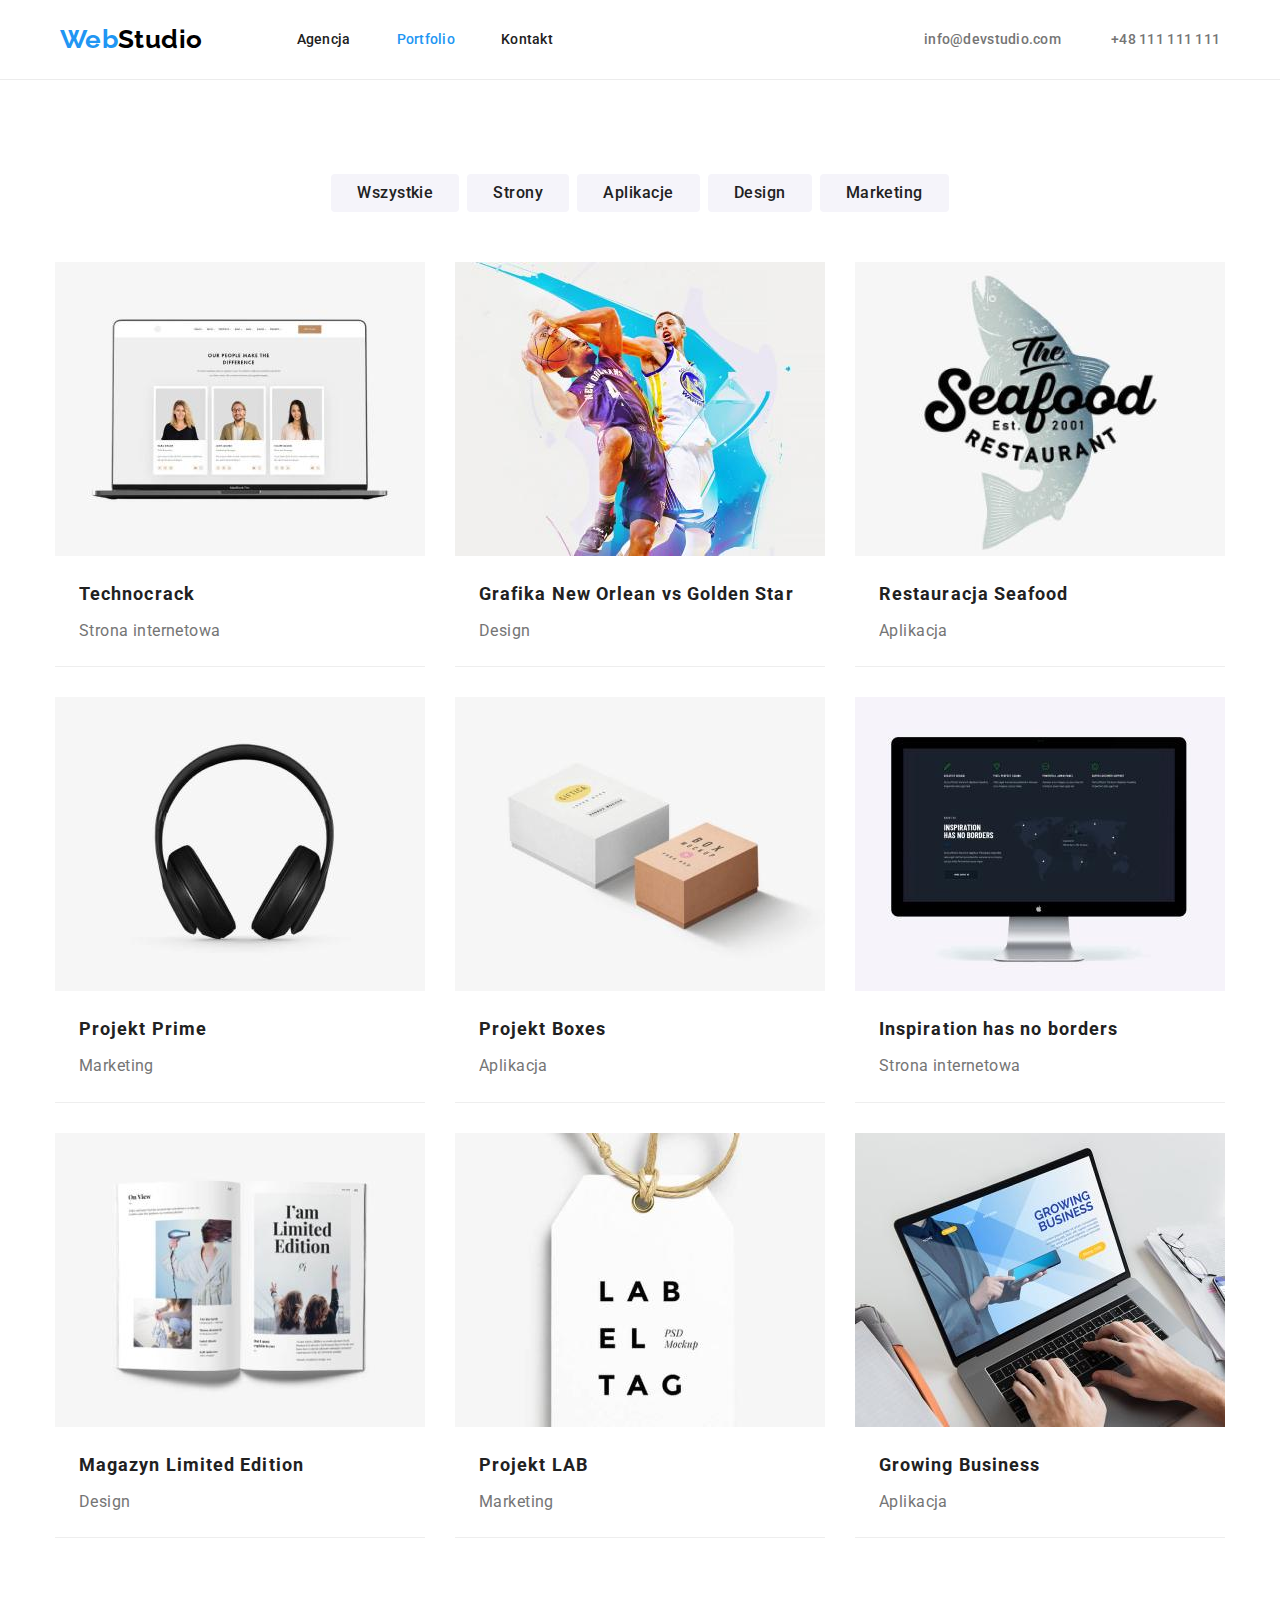
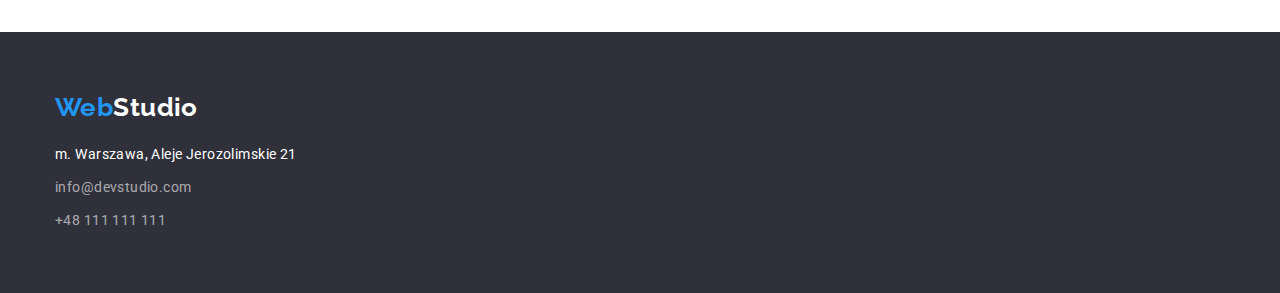
==== portfolio.html @ 2f1d4b80 "files so far" ====
<!DOCTYPE html>
<html lang="pl">
  <head>
    <meta charset="UTF-8" />
    <meta name="viewport" content="width=device-width, initial-scale=1.0" />
    <meta http-equiv="X-UA-Compatible" content="ie=edge" />
    <title>Portfolio</title>

    <!-- Google Fonts links -->
    <link rel="preconnect" href="https://fonts.googleapis.com" />
    <link rel="preconnect" href="https://fonts.gstatic.com" crossorigin />
    <link
      href="https://fonts.googleapis.com/css2?family=Raleway:wght@700&family=Roboto:wght@400;500;700;900&display=swap"
      rel="stylesheet"
    />
    <!-- End Google Fonts links -->
    <link
      rel="stylesheet"
      href="https://cdnjs.cloudflare.com/ajax/libs/modern-normalize/1.0.0/modern-normalize.min.css"
    />
    <link rel="stylesheet" href="./css/styles.css" />
  </head>
  <body>
    <!-- Top of the page -->
    <header class="header-wrap">
      <div class="container">
        <nav class="nav-list">
          <a href="index.html" class="webstudio"><span class="blue-studio">Web</span>Studio</a>
          <ul class="links-list">
            <li><a href="#" class="social-links">Agencja</a></li>
            <li><a href="./portfolio.html" class="social-links current">Portfolio</a></li>
            <li><a href="#" class="social-links">Kontakt</a></li>
          </ul>
          <ul class="contact-list">
            <li>
              <a href="mailto:info@devstudio.com" class="social-links contact-links"
                >info@devstudio.com</a
              >
            </li>
            <li>
              <a href="tel:+48111111111" class="social-links contact-links">+48 111 111 111</a>
            </li>
          </ul>
        </nav>
      </div>
    </header>

    <!-- End top of the page -->

    <main>
      <!-- Button section-->
      <section class="section">
        <h1 class="visually-hidden">Something to hide</h1>
        <div class="container">
          <ul class="filters-list">
            <li><button type="button" class="filters">Wszystkie</button></li>
            <li><button type="button" class="filters">Strony</button></li>
            <li><button type="button" class="filters">Aplikacje</button></li>
            <li><button type="button" class="filters">Design</button></li>
            <li><button type="button" class="filters">Marketing</button></li>
          </ul>
          <!-- End button section -->

          <!-- Projects section -->
          <ul class="flex-wrap">
            <li class="project-cards">
              <img src="images/Technocrack.jpg" alt="Website" width="370" />
              <div class="project-box">
                <h3 class="project-names">Technocrack</h3>
                <p class="project-categories">Strona internetowa</p>
              </div>
            </li>
            <li class="project-cards">
              <img
                src="./images/GrafikaNewOrleanVsGoldenStar.jpg"
                alt="Basketball players"
                width="370"
              />
              <div class="project-box">
                <h3 class="project-names">Grafika New Orlean vs Golden Star</h3>
                <p class="project-categories">Design</p>
              </div>
            </li>
            <li class="project-cards">
              <img
                src="./images/RestauracjaSeafood.jpg"
                alt="Seafood restaurant logo"
                width="370"
              />
              <div class="project-box">
                <h3 class="project-names">Restauracja Seafood</h3>
                <p class="project-categories">Aplikacja</p>
              </div>
            </li>
            <li class="project-cards">
              <img src="./images/ProjektPrime.jpg" alt="Headphones" width="370" />
              <div class="project-box">
                <h3 class="project-names">Projekt Prime</h3>
                <p class="project-categories">Marketing</p>
              </div>
            </li>
            <li class="project-cards">
              <img src="./images/ProjektBoxes.jpg" alt="Boxes" width="370" />
              <div class="project-box">
                <h3 class="project-names">Projekt Boxes</h3>
                <p class="project-categories">Aplikacja</p>
              </div>
            </li>
            <li class="project-cards">
              <img src="./images/InspirationHasNoBorders.jpg" alt="Website" width="370" />
              <div class="project-box">
                <h3 class="project-names">Inspiration has no borders</h3>
                <p class="project-categories">Strona internetowa</p>
              </div>
            </li>
            <li class="project-cards">
              <img
                src="./images/MagazynLimitedEdition.jpg"
                alt="Design oriented magazine"
                width="370"
              />
              <div class="project-box">
                <h3 class="project-names">Magazyn Limited Edition</h3>
                <p class="project-categories">Design</p>
              </div>
            </li>
            <li class="project-cards">
              <img src="./images/ProjektLAB.jpg" alt="Labels" width="370" />
              <div class="project-box">
                <h3 class="project-names">Projekt LAB</h3>
                <p class="project-categories">Marketing</p>
              </div>
            </li>
            <li class="project-cards">
              <img src="./images/GrowingBusiness.jpg" alt="Growing Business Website" width="370" />
              <div class="project-box">
                <h3 class="project-names">Growing Business</h3>
                <p class="project-categories">Aplikacja</p>
              </div>
            </li>
          </ul>
        </div>
        <!-- End projects section -->
      </section>
    </main>
    <footer class="footer">
      <!-- Footer -->
      <div class="container">
        <a href="index.html" class="webstudio footer-logo"
          ><span class="blue-studio">Web</span><span class="white-studio">Studio</span></a
        >
        <address>
          <ul class="footer-list">
            <li class="footer-list-item">
              <a
                href="https://goo.gl/maps/FoN4GqAtt9caBdG7A"
                target="_blank"
                class="map-link footer-social-links"
                >m. Warszawa, Aleje Jerozolimskie 21</a
              >
            </li>
            <li class="footer-list-item">
              <a href="mailto:info@devstudio.com" class="gray-social-links footer-social-links"
                >info@devstudio.com</a
              >
            </li>
            <li class="footer-list-item">
              <a href="tel:+48111111111" class="gray-social-links footer-social-links"
                >+48 111 111 111</a
              >
            </li>
          </ul>
        </address>
      </div>
      <!-- End footer -->
    </footer>
  </body>
</html>
---- css/styles.css ----
:root {
  --main-text-color: #212121;
  --light-gray: #757575;
  --deep-black: #000000;
  --background-header-footer-color: #2f303a;
  --secondary-color: #ffffff;
  --secondary-color-transparent: #ffffff99;
  --accent-color: #2196f3;
  --very-light-gray-background: #f5f4fa;
  --line-color: #ececec;
  --card-border-color: #eeeeee;
  --main-font: 'Roboto', sans-serif;
}
* {
  margin: 0;
  padding: 0;
}
body {
  background-color: var(--secondary-color);
  font-family: var(--main-font);
  color: var(--main-text-color);
  font-size: 14px;
  letter-spacing: 0.03em;
}
h1,
h2,
h3,
h4,
h5,
h6,
p {
  margin: 0;
}
img {
  display: block;
  max-width: 100%;
  height: auto;
}
ul {
  list-style: none;
  padding-left: 0;
  margin: 0;
}
button {
  display: block;
  cursor: pointer;
  border: none;
  border-radius: 4px;
}
.section {
  padding-top: 94px;
  padding-bottom: 94px;
}
.container {
  max-width: 1200px;
  margin: 0 auto;
  padding: 0 15px;
}
.visually-hidden {
  position: absolute;
  width: 1px;
  height: 1px;
  margin: -1px;
  border: 0;
  padding: 0;

  white-space: nowrap;
  clip-path: inset(100%);
  clip: rect(0 0 0 0);
  overflow: hidden;
}
/* Top of the page */
.header-wrap {
  display: flex;
  align-items: center;
  border-bottom: 1px solid var(--line-color);
}
.webstudio {
  font-family: 'Raleway';
  font-style: normal;
  font-weight: 700;
  font-size: 26px;
  line-height: 1.2;
  color: var(--deep-black);
  text-decoration: none;
  padding: 24px 0;
}
.blue-studio {
  color: var(--accent-color);
}
.nav-list {
  margin-left: auto;
  display: flex;
  align-items: center;
}
.nav-list:not(:last-child) {
  margin-right: 43px;
}
.links-list {
  margin-left: 94px;
  margin-right: 371px;
  gap: 0 46px;
  display: flex;
}
.contact-list {
  margin-left: 0;
  display: flex;
  gap: 50px;
}
.social-links {
  font-weight: 500;
  line-height: 1.1;
  letter-spacing: 0.02em;
  color: var(--main-text-color);
  text-decoration: none;
}
.contact-links {
  color: var(--light-gray);
}
.social-links:visited {
  color: inherit;
}
.social-links:hover,
.map-link:hover,
.gray-social-links:hover,
.social-links:focus,
.map-link:focus,
.gray-social-links:focus {
  color: var(--accent-color);
}
.social-links.current {
  color: var(--accent-color);
}
/* End top of the page */

/* Header */
.first-section {
  background-color: var(--background-header-footer-color);
  padding: 200px 0;
  text-align: center;
}
.primary-header {
  font-size: 44px;
  font-weight: 900;
  line-height: 1.4;
  letter-spacing: 0.06em;
  color: var(--secondary-color);
  text-transform: uppercase;
  text-align: center;
  margin: 0 auto;
  margin-bottom: 30px;
  width: 696px;
}
.service {
  background-color: var(--accent-color);
  font-size: 16px;
  font-weight: 700;
  line-height: 1.9;
  color: var(--secondary-color);
  text-align: center;
  letter-spacing: 0.06em;
  border: none;
  box-shadow: 0px 4px 4px rgba(0, 0, 0, 0.15);
  cursor: pointer;
  font-family: inherit;
  padding: 10px 41px;
  justify-content: center;
  align-items: center;
  margin: 0 auto;
}
/* End header */

/* Paragraphs section */
.small-headers {
  font-weight: 700;
  font-size: 14px;
  line-height: 1.1;
  text-transform: uppercase;
  margin-bottom: 10px;
}
.small-paragraphs {
  line-height: 1.7;
  color: var(--light-gray);
}
/* End paragraphs section */

/* 'What we do' section */
.secondary-headers {
  font-weight: 700;
  font-size: 36px;
  line-height: 1.7;
  letter-spacing: 0.03em;
  text-align: center;
  margin-bottom: 50px;
}
.paragraphs-section {
  padding-bottom: 0;
}
/* End 'what we do' section */

/* 'Our team' section */
.our-team-section {
  background-color: var(--very-light-gray-background);
}
.people-box {
  padding: 30px 0;
}
.people-names {
  font-weight: 500;
  font-size: 16px;
  letter-spacing: 0.03em;
  line-height: 1.2;
  text-align: center;
}
.professions {
  font-size: 16px;
  letter-spacing: 0.03em;
  line-height: 1.2;
  color: var(--light-gray);
  margin-top: 10px;
  text-align: center;
}
.people-cards {
  max-width: 270px;
  background-color: var(--secondary-color);
  box-shadow: 0px 1px 3px rgba(0, 0, 0, 0.12), 0px 1px 1px rgba(0, 0, 0, 0.14),
    0px 2px 1px rgba(0, 0, 0, 0.2);
  border-radius: 0px 0px 4px 4px;
}
/* End 'our team' section */

/* Button section */
.filters {
  background-color: var(--very-light-gray-background);
  border: none;
  padding: 6px 26px;
  font-size: 16px;
  font-weight: 500;
  letter-spacing: 0.03em;
  line-height: 1.6;
  color: var(--main-text-color);
  justify-content: center;
}
.filters:hover,
.filters:focus {
  background-color: var(--accent-color);
  color: var(--secondary-color);
  box-shadow: 0px 3px 1px rgba(0, 0, 0, 0.1), 0px 1px 2px rgba(0, 0, 0, 0.08),
    0px 2px 2px rgba(0, 0, 0, 0.12);
}
.filters-list {
  justify-content: center;
  gap: 8px;
  display: flex;
  margin-bottom: 50px;
}
/* End buttons section */

/* Projects section */
.project-box {
  border-bottom: 1px var(--card-border-color) solid;
  border-top: 0;
  padding: 20px 24px;
}
.project-names {
  font-weight: 700;
  font-size: 18px;
  line-height: 2;
  letter-spacing: 0.06em;
  margin-bottom: 4px;
}
.project-categories {
  font-size: 16px;
  line-height: 1.9;
  color: var(--light-gray);
}
/* End projects section */

/* Flex-settings */
.flex {
  display: flex;
  gap: 30px;
}
.flex-wrap {
  display: flex;
  flex-wrap: wrap;
  gap: 30px;
}

/* Footer */
.footer {
  background-color: var(--background-header-footer-color);
  padding: 60px 0;
}
.white-studio {
  color: var(--secondary-color);
}
.footer-logo {
  padding-left: 0;
}
address {
  margin-top: 20px;
  font-style: normal;
}
.footer-list-item:not(:last-child) {
  margin-bottom: 9px;
}
.footer-social-links {
  font-style: normal;
  text-decoration: none;
  line-height: 1.7;
}
.map-link {
  color: var(--secondary-color);
}
.gray-social-links {
  color: var(--secondary-color-transparent);
}
/* End footer */
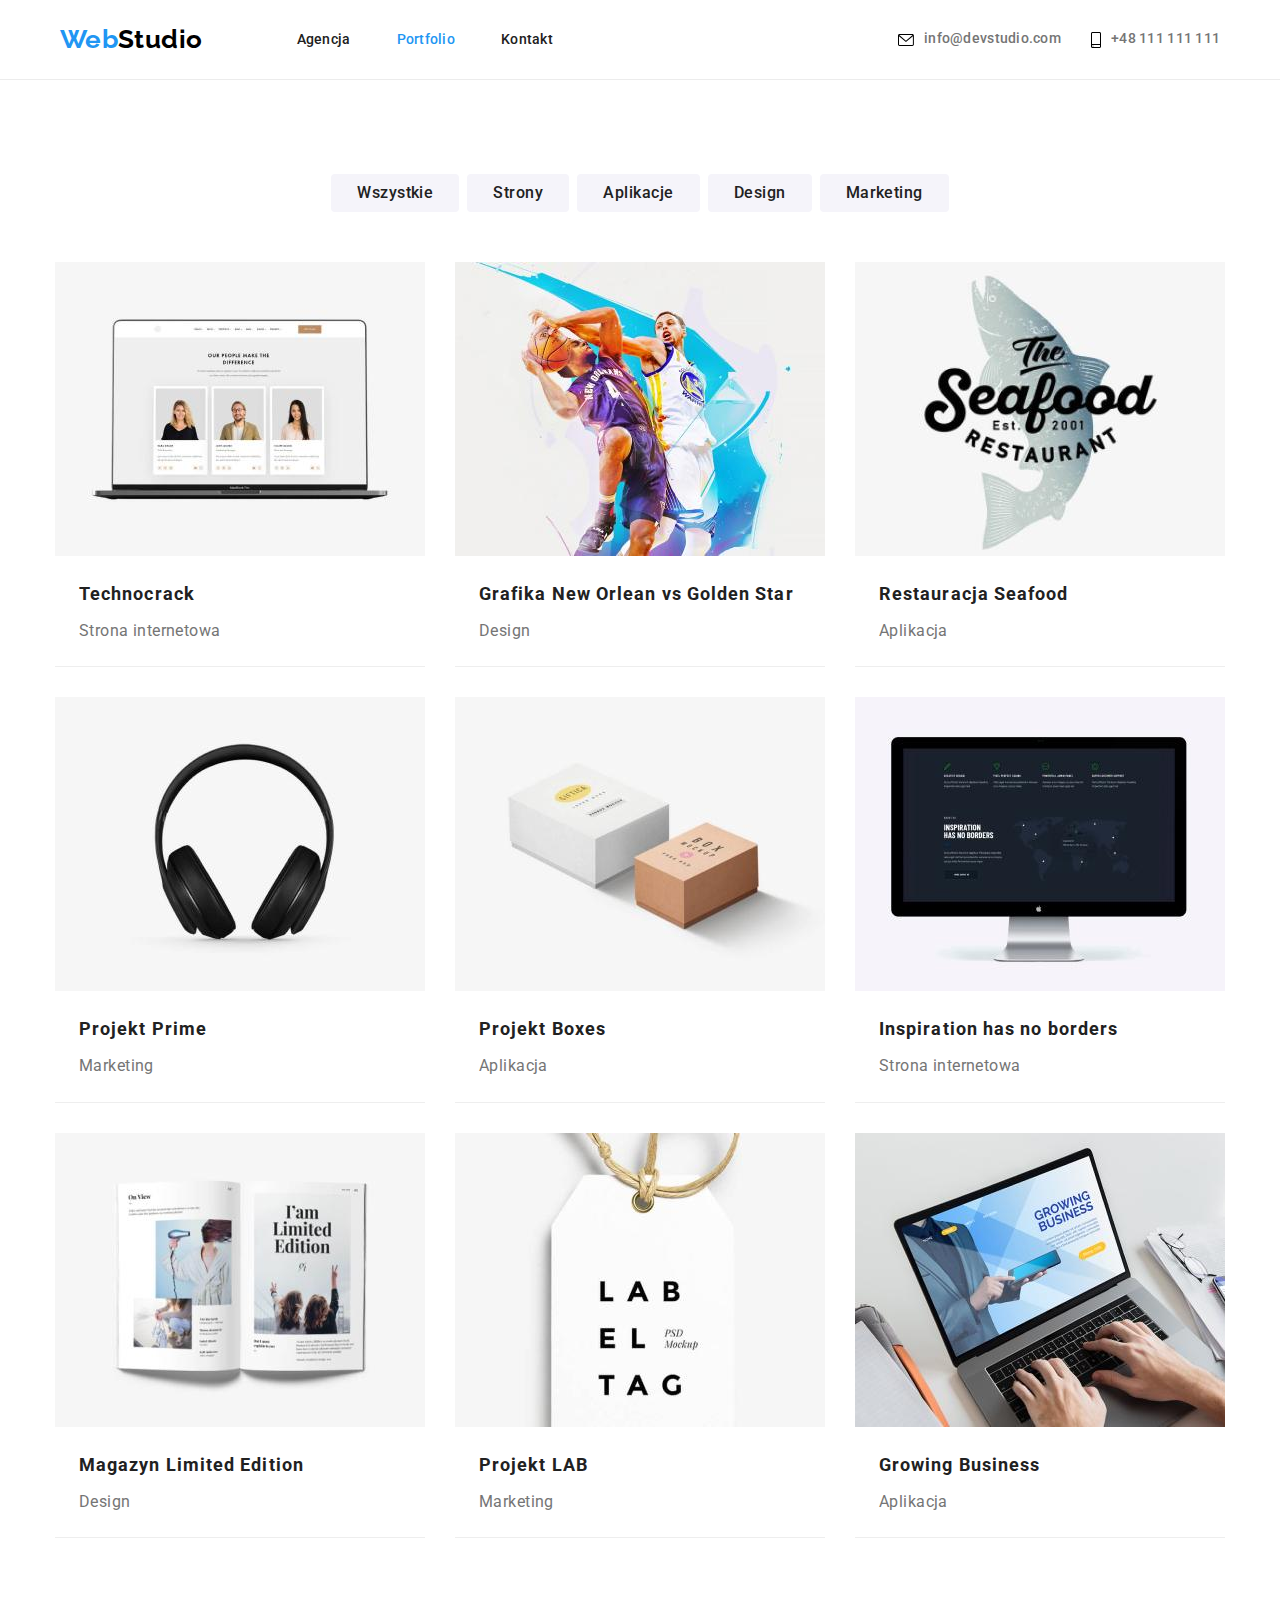
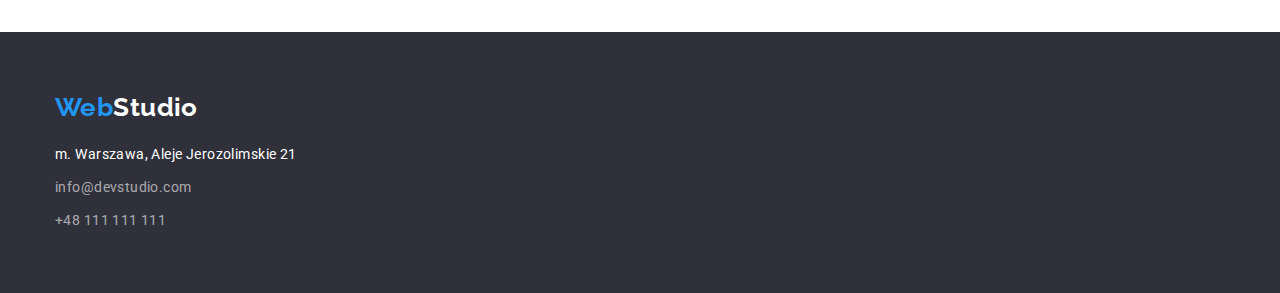
==== commit 91ea835e: "update1" ====
--- a/portfolio.html
+++ b/portfolio.html
@@ -1,178 +1,162 @@
 <!DOCTYPE html>
 <html lang="pl">
-  <head>
-    <meta charset="UTF-8" />
-    <meta name="viewport" content="width=device-width, initial-scale=1.0" />
-    <meta http-equiv="X-UA-Compatible" content="ie=edge" />
-    <title>Portfolio</title>
 
-    <!-- Google Fonts links -->
-    <link rel="preconnect" href="https://fonts.googleapis.com" />
-    <link rel="preconnect" href="https://fonts.gstatic.com" crossorigin />
-    <link
-      href="https://fonts.googleapis.com/css2?family=Raleway:wght@700&family=Roboto:wght@400;500;700;900&display=swap"
-      rel="stylesheet"
-    />
-    <!-- End Google Fonts links -->
-    <link
-      rel="stylesheet"
-      href="https://cdnjs.cloudflare.com/ajax/libs/modern-normalize/1.0.0/modern-normalize.min.css"
-    />
-    <link rel="stylesheet" href="./css/styles.css" />
-  </head>
-  <body>
-    <!-- Top of the page -->
-    <header class="header-wrap">
-      <div class="container">
-        <nav class="nav-list">
-          <a href="index.html" class="webstudio"><span class="blue-studio">Web</span>Studio</a>
-          <ul class="links-list">
-            <li><a href="#" class="social-links">Agencja</a></li>
-            <li><a href="./portfolio.html" class="social-links current">Portfolio</a></li>
-            <li><a href="#" class="social-links">Kontakt</a></li>
-          </ul>
-          <ul class="contact-list">
-            <li>
-              <a href="mailto:info@devstudio.com" class="social-links contact-links"
-                >info@devstudio.com</a
-              >
+<head>
+  <meta charset="UTF-8" />
+  <meta name="viewport" content="width=device-width, initial-scale=1.0" />
+  <meta http-equiv="X-UA-Compatible" content="ie=edge" />
+  <title>Portfolio</title>
+
+  <!-- Google Fonts links -->
+  <link rel="preconnect" href="https://fonts.googleapis.com" />
+  <link rel="preconnect" href="https://fonts.gstatic.com" crossorigin />
+  <link href="https://fonts.googleapis.com/css2?family=Raleway:wght@700&family=Roboto:wght@400;500;700;900&display=swap"
+    rel="stylesheet" />
+  <!-- End Google Fonts links -->
+  <link rel="stylesheet"
+    href="https://cdnjs.cloudflare.com/ajax/libs/modern-normalize/1.0.0/modern-normalize.min.css" />
+  <link rel="stylesheet" href="./css/styles.css" />
+</head>
+
+<body>
+  <!-- Top of the page -->
+  <header class="header-wrap">
+    <div class="container">
+      <nav class="nav-list">
+        <a href="index.html" class="webstudio"><span class="blue-studio">Web</span>Studio</a>
+        <ul class="links-list">
+          <li><a href="#" class="social-links">Agencja</a></li>
+          <li><a href="./portfolio.html" class="social-links current">Portfolio</a></li>
+          <li><a href="#" class="social-links">Kontakt</a></li>
+        </ul>
+        <div>
+          <ul class="contact-list contact-box">
+            <li class="envelope-box">
+              <a href="mailto:info@devstudio.com" class="social-links contact-links"><svg width="16" height="12"
+                  class="envelope-icon">
+                  <use href="./images/icons.svg#icon-envelope"></use>
+                </svg>info@devstudio.com</a>
             </li>
-            <li>
-              <a href="tel:+48111111111" class="social-links contact-links">+48 111 111 111</a>
-            </li>
-          </ul>
-        </nav>
-      </div>
-    </header>
-
-    <!-- End top of the page -->
-
-    <main>
-      <!-- Button section-->
-      <section class="section">
-        <h1 class="visually-hidden">Something to hide</h1>
-        <div class="container">
-          <ul class="filters-list">
-            <li><button type="button" class="filters">Wszystkie</button></li>
-            <li><button type="button" class="filters">Strony</button></li>
-            <li><button type="button" class="filters">Aplikacje</button></li>
-            <li><button type="button" class="filters">Design</button></li>
-            <li><button type="button" class="filters">Marketing</button></li>
-          </ul>
-          <!-- End button section -->
-
-          <!-- Projects section -->
-          <ul class="flex-wrap">
-            <li class="project-cards">
-              <img src="images/Technocrack.jpg" alt="Website" width="370" />
-              <div class="project-box">
-                <h3 class="project-names">Technocrack</h3>
-                <p class="project-categories">Strona internetowa</p>
-              </div>
-            </li>
-            <li class="project-cards">
-              <img
-                src="./images/GrafikaNewOrleanVsGoldenStar.jpg"
-                alt="Basketball players"
-                width="370"
-              />
-              <div class="project-box">
-                <h3 class="project-names">Grafika New Orlean vs Golden Star</h3>
-                <p class="project-categories">Design</p>
-              </div>
-            </li>
-            <li class="project-cards">
-              <img
-                src="./images/RestauracjaSeafood.jpg"
-                alt="Seafood restaurant logo"
-                width="370"
-              />
-              <div class="project-box">
-                <h3 class="project-names">Restauracja Seafood</h3>
-                <p class="project-categories">Aplikacja</p>
-              </div>
-            </li>
-            <li class="project-cards">
-              <img src="./images/ProjektPrime.jpg" alt="Headphones" width="370" />
-              <div class="project-box">
-                <h3 class="project-names">Projekt Prime</h3>
-                <p class="project-categories">Marketing</p>
-              </div>
-            </li>
-            <li class="project-cards">
-              <img src="./images/ProjektBoxes.jpg" alt="Boxes" width="370" />
-              <div class="project-box">
-                <h3 class="project-names">Projekt Boxes</h3>
-                <p class="project-categories">Aplikacja</p>
-              </div>
-            </li>
-            <li class="project-cards">
-              <img src="./images/InspirationHasNoBorders.jpg" alt="Website" width="370" />
-              <div class="project-box">
-                <h3 class="project-names">Inspiration has no borders</h3>
-                <p class="project-categories">Strona internetowa</p>
-              </div>
-            </li>
-            <li class="project-cards">
-              <img
-                src="./images/MagazynLimitedEdition.jpg"
-                alt="Design oriented magazine"
-                width="370"
-              />
-              <div class="project-box">
-                <h3 class="project-names">Magazyn Limited Edition</h3>
-                <p class="project-categories">Design</p>
-              </div>
-            </li>
-            <li class="project-cards">
-              <img src="./images/ProjektLAB.jpg" alt="Labels" width="370" />
-              <div class="project-box">
-                <h3 class="project-names">Projekt LAB</h3>
-                <p class="project-categories">Marketing</p>
-              </div>
-            </li>
-            <li class="project-cards">
-              <img src="./images/GrowingBusiness.jpg" alt="Growing Business Website" width="370" />
-              <div class="project-box">
-                <h3 class="project-names">Growing Business</h3>
-                <p class="project-categories">Aplikacja</p>
-              </div>
+            <li class="smartphone-box">
+              <a href="tel:+48111111111" class="social-links contact-links"><svg width="10" height="16"
+                  class="smartphone-icon">
+                  <use href="./images/icons.svg#icon-smartphone"></use>
+                </svg>+48 111 111 111</a>
             </li>
           </ul>
         </div>
-        <!-- End projects section -->
-      </section>
-    </main>
-    <footer class="footer">
-      <!-- Footer -->
+      </nav>
+    </div>
+  </header>
+
+  <!-- End top of the page -->
+
+  <main>
+    <!-- Button section-->
+    <section class="section">
+      <h1 class="visually-hidden">Something to hide</h1>
       <div class="container">
-        <a href="index.html" class="webstudio footer-logo"
-          ><span class="blue-studio">Web</span><span class="white-studio">Studio</span></a
-        >
-        <address>
-          <ul class="footer-list">
-            <li class="footer-list-item">
-              <a
-                href="https://goo.gl/maps/FoN4GqAtt9caBdG7A"
-                target="_blank"
-                class="map-link footer-social-links"
-                >m. Warszawa, Aleje Jerozolimskie 21</a
-              >
-            </li>
-            <li class="footer-list-item">
-              <a href="mailto:info@devstudio.com" class="gray-social-links footer-social-links"
-                >info@devstudio.com</a
-              >
-            </li>
-            <li class="footer-list-item">
-              <a href="tel:+48111111111" class="gray-social-links footer-social-links"
-                >+48 111 111 111</a
-              >
-            </li>
-          </ul>
-        </address>
+        <ul class="filters-list">
+          <li><button type="button" class="filters">Wszystkie</button></li>
+          <li><button type="button" class="filters">Strony</button></li>
+          <li><button type="button" class="filters">Aplikacje</button></li>
+          <li><button type="button" class="filters">Design</button></li>
+          <li><button type="button" class="filters">Marketing</button></li>
+        </ul>
+        <!-- End button section -->
+
+        <!-- Projects section -->
+        <ul class="flex-wrap">
+          <li class="project-cards">
+            <img src="images/Technocrack.jpg" alt="Website" width="370" />
+            <div class="project-box">
+              <h3 class="project-names">Technocrack</h3>
+              <p class="project-categories">Strona internetowa</p>
+            </div>
+          </li>
+          <li class="project-cards">
+            <img src="./images/GrafikaNewOrleanVsGoldenStar.jpg" alt="Basketball players" width="370" />
+            <div class="project-box">
+              <h3 class="project-names">Grafika New Orlean vs Golden Star</h3>
+              <p class="project-categories">Design</p>
+            </div>
+          </li>
+          <li class="project-cards">
+            <img src="./images/RestauracjaSeafood.jpg" alt="Seafood restaurant logo" width="370" />
+            <div class="project-box">
+              <h3 class="project-names">Restauracja Seafood</h3>
+              <p class="project-categories">Aplikacja</p>
+            </div>
+          </li>
+          <li class="project-cards">
+            <img src="./images/ProjektPrime.jpg" alt="Headphones" width="370" />
+            <div class="project-box">
+              <h3 class="project-names">Projekt Prime</h3>
+              <p class="project-categories">Marketing</p>
+            </div>
+          </li>
+          <li class="project-cards">
+            <img src="./images/ProjektBoxes.jpg" alt="Boxes" width="370" />
+            <div class="project-box">
+              <h3 class="project-names">Projekt Boxes</h3>
+              <p class="project-categories">Aplikacja</p>
+            </div>
+          </li>
+          <li class="project-cards">
+            <img src="./images/InspirationHasNoBorders.jpg" alt="Website" width="370" />
+            <div class="project-box">
+              <h3 class="project-names">Inspiration has no borders</h3>
+              <p class="project-categories">Strona internetowa</p>
+            </div>
+          </li>
+          <li class="project-cards">
+            <img src="./images/MagazynLimitedEdition.jpg" alt="Design oriented magazine" width="370" />
+            <div class="project-box">
+              <h3 class="project-names">Magazyn Limited Edition</h3>
+              <p class="project-categories">Design</p>
+            </div>
+          </li>
+          <li class="project-cards">
+            <img src="./images/ProjektLAB.jpg" alt="Labels" width="370" />
+            <div class="project-box">
+              <h3 class="project-names">Projekt LAB</h3>
+              <p class="project-categories">Marketing</p>
+            </div>
+          </li>
+          <li class="project-cards">
+            <img src="./images/GrowingBusiness.jpg" alt="Growing Business Website" width="370" />
+            <div class="project-box">
+              <h3 class="project-names">Growing Business</h3>
+              <p class="project-categories">Aplikacja</p>
+            </div>
+          </li>
+        </ul>
       </div>
-      <!-- End footer -->
-    </footer>
-  </body>
-</html>
+      <!-- End projects section -->
+    </section>
+  </main>
+  <footer class="footer">
+    <!-- Footer -->
+    <div class="container">
+      <a href="index.html" class="webstudio footer-logo"><span class="blue-studio">Web</span><span
+          class="white-studio">Studio</span></a>
+      <address>
+        <ul class="footer-list">
+          <li class="footer-list-item">
+            <a href="https://goo.gl/maps/FoN4GqAtt9caBdG7A" target="_blank" class="map-link footer-social-links">m.
+              Warszawa, Aleje Jerozolimskie 21</a>
+          </li>
+          <li class="footer-list-item">
+            <a href="mailto:info@devstudio.com" class="gray-social-links footer-social-links">info@devstudio.com</a>
+          </li>
+          <li class="footer-list-item">
+            <a href="tel:+48111111111" class="gray-social-links footer-social-links">+48 111 111 111</a>
+          </li>
+        </ul>
+      </address>
+    </div>
+    <!-- End footer -->
+  </footer>
+</body>
+
+</html>--- a/css/styles.css
+++ b/css/styles.css
@@ -2,12 +2,15 @@
   --main-text-color: #212121;
   --light-gray: #757575;
   --deep-black: #000000;
-  --background-header-footer-color: #2f303a;
+  --background-dark: #2f303a;
+  --background-dark-transparent: #2f303a66;
   --secondary-color: #ffffff;
   --secondary-color-transparent: #ffffff99;
   --accent-color: #2196f3;
   --very-light-gray-background: #f5f4fa;
   --line-color: #ececec;
+  --inactive-icon-color: #afb1b8;
+  --inactive-footer-button-color: #ffffff1a;
   --card-border-color: #eeeeee;
   --main-font: 'Roboto', sans-serif;
 }
@@ -98,14 +101,14 @@
 }
 .links-list {
   margin-left: 94px;
-  margin-right: 371px;
+  margin-right: 345px;
   gap: 0 46px;
   display: flex;
 }
 .contact-list {
   margin-left: 0;
   display: flex;
-  gap: 50px;
+  gap: 30px;
 }
 .social-links {
   font-weight: 500;
@@ -131,13 +134,45 @@
 .social-links.current {
   color: var(--accent-color);
 }
+.envelope-box {
+  display: flex;
+}
+.smartphone-box {
+  display: flex;
+}
+.envelope-box:hover {
+fill: var(--accent-color);
+color: var(--accent-color);
+}
+.smartphone-box:hover {
+fill: var(--accent-color);
+color: var(--accent-color);
+}
+.envelope-icon {
+vertical-align: middle;
+margin-right: 10px;
+}
+.smartphone-icon {
+vertical-align: middle;
+margin-right: 10px;
+}
+.contact-box {
+  display: flex;
+}
 /* End top of the page */
 
 /* Header */
 .first-section {
-  background-color: var(--background-header-footer-color);
   padding: 200px 0;
   text-align: center;
+  background-color: var(--background-dark);
+  background-image: linear-gradient(
+      var(--background-dark-transparent),
+      var(--background-dark-transparent)
+    ),
+    url('../images/backgroundimage.jpg');
+  background-repeat: no-repeat;
+  background-position: 50%;
 }
 .primary-header {
   font-size: 44px;
@@ -171,6 +206,12 @@
 /* End header */
 
 /* Paragraphs section */
+.icon-box {
+  padding: 25px 101.5px;
+  background-color: var(--very-light-gray-background);
+  border-radius: 4px;
+  margin-bottom: 30px;
+}
 .small-headers {
   font-weight: 700;
   font-size: 14px;
@@ -218,6 +259,7 @@
   line-height: 1.2;
   color: var(--light-gray);
   margin-top: 10px;
+  margin-bottom: 16px;
   text-align: center;
 }
 .people-cards {
@@ -227,7 +269,49 @@
     0px 2px 1px rgba(0, 0, 0, 0.2);
   border-radius: 0px 0px 4px 4px;
 }
+.team-social-list {
+padding-left: 20px;
+padding-right: 20px;
+gap: 10px;
+display: flex;
+justify-content: space-between;
+}
+.team-social-icon {
+  fill: var(--inactive-icon-color);
+  padding: 12px;
+align-items: center;
+}
+.team-social-item:hover {
+  background-color: var(--accent-color);
+  border-radius: 50%;
+}
+.team-social-icon:hover {
+  fill: var(--secondary-color);
+}
 /* End 'our team' section */
+
+/* "Our clients' section */
+
+.client-icon {
+  fill: var(--inactive-icon-color);
+}
+.client-item {
+  padding: 16px 32px;
+  border: 1px solid var(--inactive-icon-color);
+  border-radius: 4px;
+  justify-content: center;
+  align-items: center;
+}
+.client-item:last-child {
+  margin-right: 0;
+}
+.client-item:hover {
+  border: 1px solid var(--accent-color);
+}
+.client-item:hover .client-icon {
+  fill: var(--accent-color);
+}
+/* End 'our clients' section */
 
 /* Button section */
 .filters {
@@ -262,6 +346,10 @@
   border-top: 0;
   padding: 20px 24px;
 }
+.project-cards:hover {
+  box-shadow: 0px 1px 1px rgba(0, 0, 0, 0.12), 0px 4px 4px rgba(0, 0, 0, 0.06),
+    1px 4px 6px rgba(0, 0, 0, 0.16);
+}
 .project-names {
   font-weight: 700;
   font-size: 18px;
@@ -289,7 +377,7 @@
 
 /* Footer */
 .footer {
-  background-color: var(--background-header-footer-color);
+  background-color: var(--background-dark);
   padding: 60px 0;
 }
 .white-studio {
@@ -316,4 +404,27 @@
 .gray-social-links {
   color: var(--secondary-color-transparent);
 }
+.footer-button-section {
+  margin-left: 316px;
+}
+.footer-button-section > p {
+  color: var(--secondary-color);
+  font-size: 14px;
+  font-weight: 700;
+  text-transform: uppercase;
+  margin-bottom: 20px;
+}
+.footer-button-list {
+  display: flex;
+  gap: 10px;
+}
+.footer-button {
+  fill: var(--secondary-color);
+  background-color: var(--inactive-footer-button-color);
+  border-radius: 50%;
+  padding: 12px;
+}
+.footer-button:hover {
+  background-color: var(--accent-color);
+}
 /* End footer */
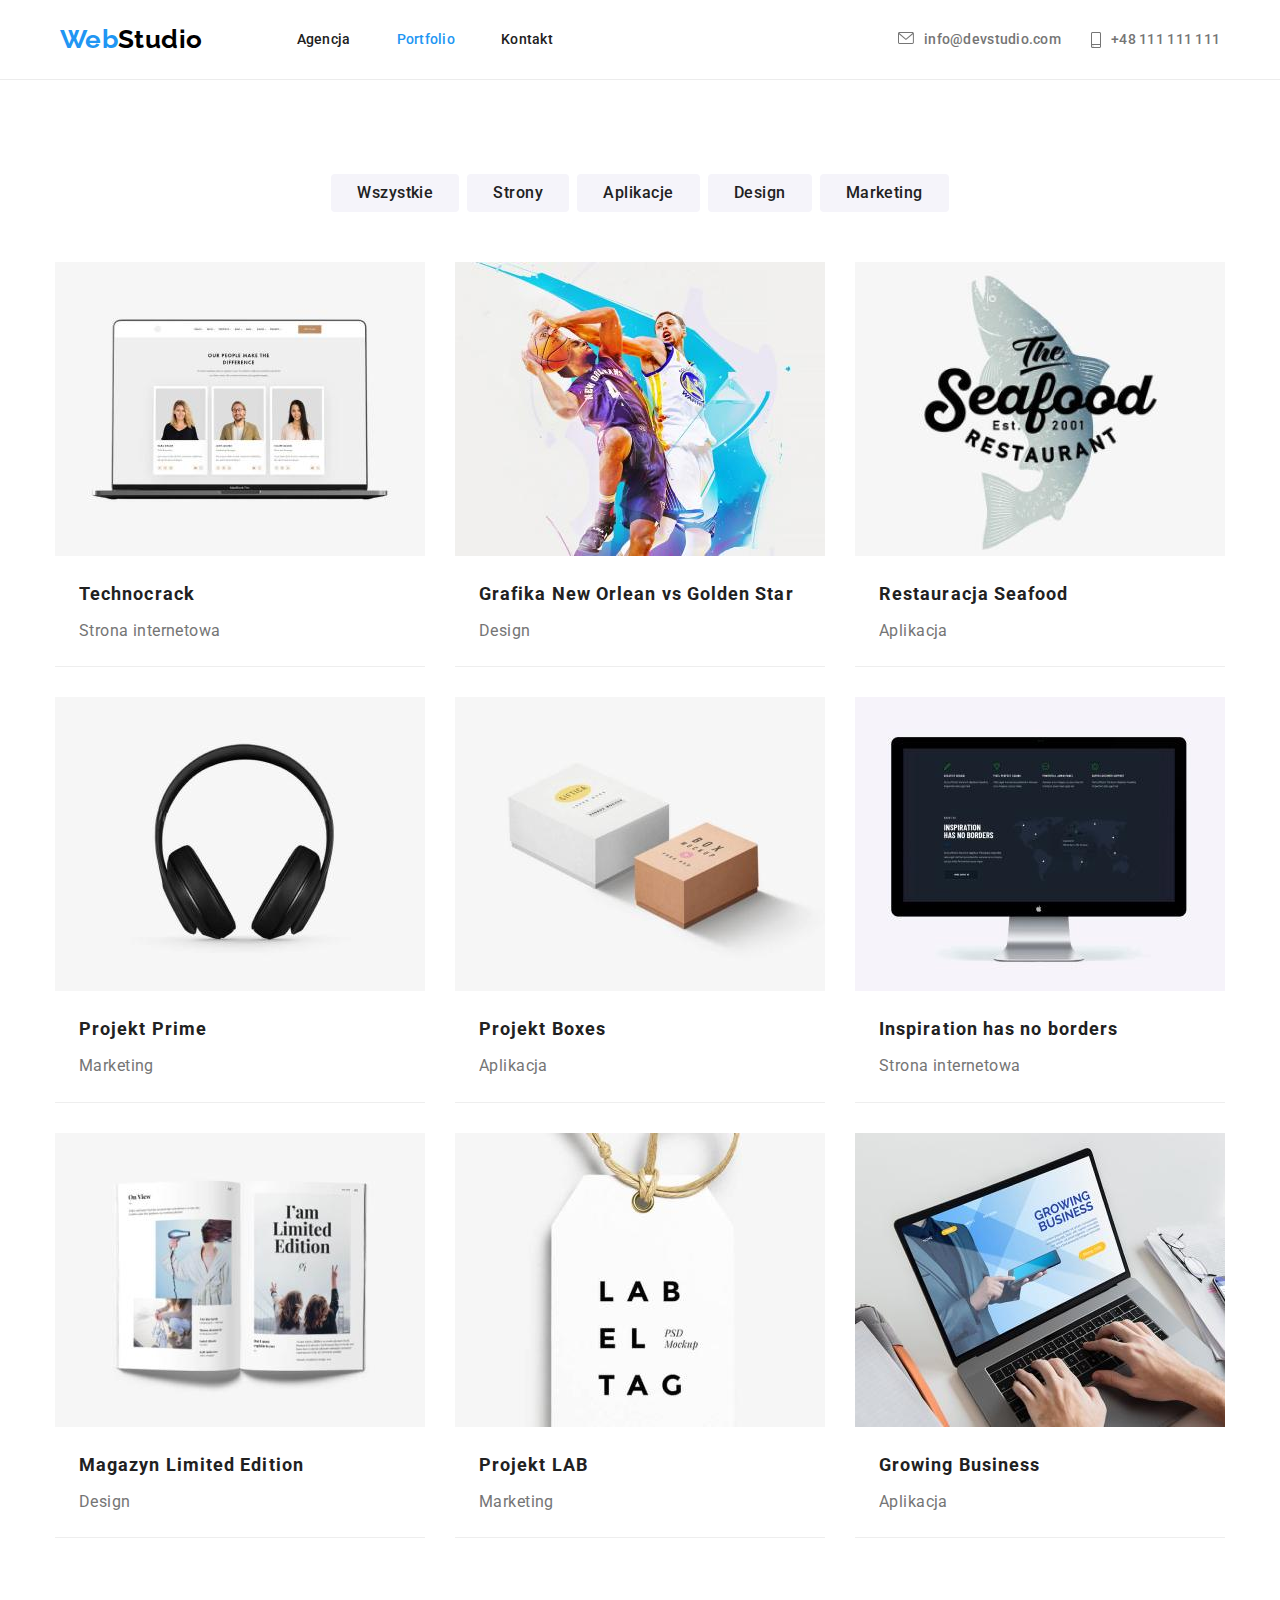
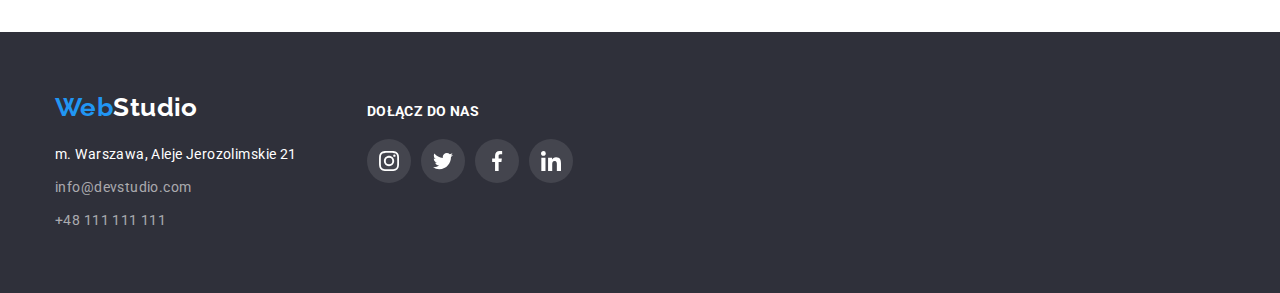
==== commit 00276eed: "update2" ====
--- a/portfolio.html
+++ b/portfolio.html
@@ -138,22 +138,49 @@
   <footer class="footer">
     <!-- Footer -->
     <div class="container">
-      <a href="index.html" class="webstudio footer-logo"><span class="blue-studio">Web</span><span
-          class="white-studio">Studio</span></a>
-      <address>
-        <ul class="footer-list">
-          <li class="footer-list-item">
-            <a href="https://goo.gl/maps/FoN4GqAtt9caBdG7A" target="_blank" class="map-link footer-social-links">m.
-              Warszawa, Aleje Jerozolimskie 21</a>
+      <div>
+        <a href="index.html" class="webstudio footer-logo"><span class="blue-studio">Web</span><span
+            class="white-studio">Studio</span></a>
+        <address>
+          <ul class="footer-list">
+            <li class="footer-list-item">
+              <a href="https://goo.gl/maps/FoN4GqAtt9caBdG7A" target="_blank" class="map-link footer-social-links">m.
+                Warszawa, Aleje Jerozolimskie 21</a>
+            </li>
+            <li class="footer-list-item">
+              <a href="mailto:info@devstudio.com" class="gray-social-links footer-social-links">info@devstudio.com</a>
+            </li>
+            <li class="footer-list-item">
+              <a href="tel:+48111111111" class="gray-social-links footer-social-links">+48 111 111 111</a>
+            </li>
+          </ul>
+        </address>
+      </div>
+      <div class="footer-button-section">
+        <p>Dołącz do nas</p>
+        <ul class="footer-button-list">
+          <li class="footer-button-item">
+            <a href="#" class="footer-button-link"><svg height="20" width="20" class="footer-button">
+                <use href="./images/icons.svg#icon-instagram-2"></use>
+              </svg></a>
           </li>
-          <li class="footer-list-item">
-            <a href="mailto:info@devstudio.com" class="gray-social-links footer-social-links">info@devstudio.com</a>
+          <li class="footer-button-item">
+            <a href="#"><svg height="20" width="20" class="footer-button">
+                <use href="./images/icons.svg#icon-twitter-1"></use>
+              </svg></a>
           </li>
-          <li class="footer-list-item">
-            <a href="tel:+48111111111" class="gray-social-links footer-social-links">+48 111 111 111</a>
+          <li class="footer-button-item">
+            <a href="#"><svg height="20" width="20" class="footer-button">
+                <use href="./images/icons.svg#icon-facebook-1"></use>
+              </svg></a>
+          </li>
+          <li class="footer-button-item">
+            <a href="#"><svg height="20" width="20" class="footer-button">
+                <use href="./images/icons.svg#icon-linkedin-1"></use>
+              </svg></a>
           </li>
         </ul>
-      </address>
+      </div>
     </div>
     <!-- End footer -->
   </footer>
--- a/css/styles.css
+++ b/css/styles.css
@@ -116,6 +116,7 @@
   letter-spacing: 0.02em;
   color: var(--main-text-color);
   text-decoration: none;
+  display: flex;
 }
 .contact-links {
   color: var(--light-gray);
@@ -151,10 +152,12 @@
 .envelope-icon {
 vertical-align: middle;
 margin-right: 10px;
+fill: currentColor;
 }
 .smartphone-icon {
 vertical-align: middle;
 margin-right: 10px;
+fill: currentColor;
 }
 .contact-box {
   display: flex;
@@ -172,7 +175,10 @@
     ),
     url('../images/backgroundimage.jpg');
   background-repeat: no-repeat;
-  background-position: 50%;
+  background-position: center;
+  margin: 0 auto;
+  max-width: 1600px;
+
 }
 .primary-header {
   font-size: 44px;
@@ -270,22 +276,27 @@
   border-radius: 0px 0px 4px 4px;
 }
 .team-social-list {
-padding-left: 20px;
-padding-right: 20px;
-gap: 10px;
-display: flex;
-justify-content: space-between;
+  gap: 10px;
+  display: flex;
+  justify-content: center;
 }
 .team-social-icon {
-  fill: var(--inactive-icon-color);
-  padding: 12px;
-align-items: center;
+  fill: currentColor;
+  align-items: center;
+}
+.team-social-link {
+  width: 44px;
+  height: 44px;;
+  display: flex;
+  align-items: center;
+  justify-content: center;
+  color: var(--inactive-icon-color);
 }
 .team-social-item:hover {
   background-color: var(--accent-color);
   border-radius: 50%;
 }
-.team-social-icon:hover {
+.team-social-item:hover {
   fill: var(--secondary-color);
 }
 /* End 'our team' section */
@@ -293,20 +304,27 @@
 /* "Our clients' section */
 
 .client-icon {
-  fill: var(--inactive-icon-color);
+  fill: currentColor;
+}
+.client-icon-link {
+  width: 170px;
+  height: 92px;
+  display: flex;
+  justify-content: center;
+  align-items: center;
+  color: var(--inactive-icon-color);
 }
 .client-item {
-  padding: 16px 32px;
+  border-radius: 4px;
   border: 1px solid var(--inactive-icon-color);
-  border-radius: 4px;
-  justify-content: center;
-  align-items: center;
 }
 .client-item:last-child {
   margin-right: 0;
 }
 .client-item:hover {
   border: 1px solid var(--accent-color);
+  fill: var(--accent-color);
+  border-radius: 4px;
 }
 .client-item:hover .client-icon {
   fill: var(--accent-color);
@@ -404,12 +422,15 @@
 .gray-social-links {
   color: var(--secondary-color-transparent);
 }
+.footer .container {
+  display: flex;
+  align-items: baseline;
+}
 .footer-button-section {
-  margin-left: 316px;
+  margin-left: 70px;
 }
 .footer-button-section > p {
   color: var(--secondary-color);
-  font-size: 14px;
   font-weight: 700;
   text-transform: uppercase;
   margin-bottom: 20px;
@@ -418,13 +439,19 @@
   display: flex;
   gap: 10px;
 }
+.footer-button-item {
+  background-color: var(--inactive-footer-button-color);
+  border-radius: 50%;
+}
+.footer-button-item {
+  width: 44px;
+  height: 44px;
+  padding: 12px;
+}
 .footer-button {
   fill: var(--secondary-color);
-  background-color: var(--inactive-footer-button-color);
-  border-radius: 50%;
-  padding: 12px;
-}
-.footer-button:hover {
+}
+.footer-button-item:hover {
   background-color: var(--accent-color);
 }
 /* End footer */
